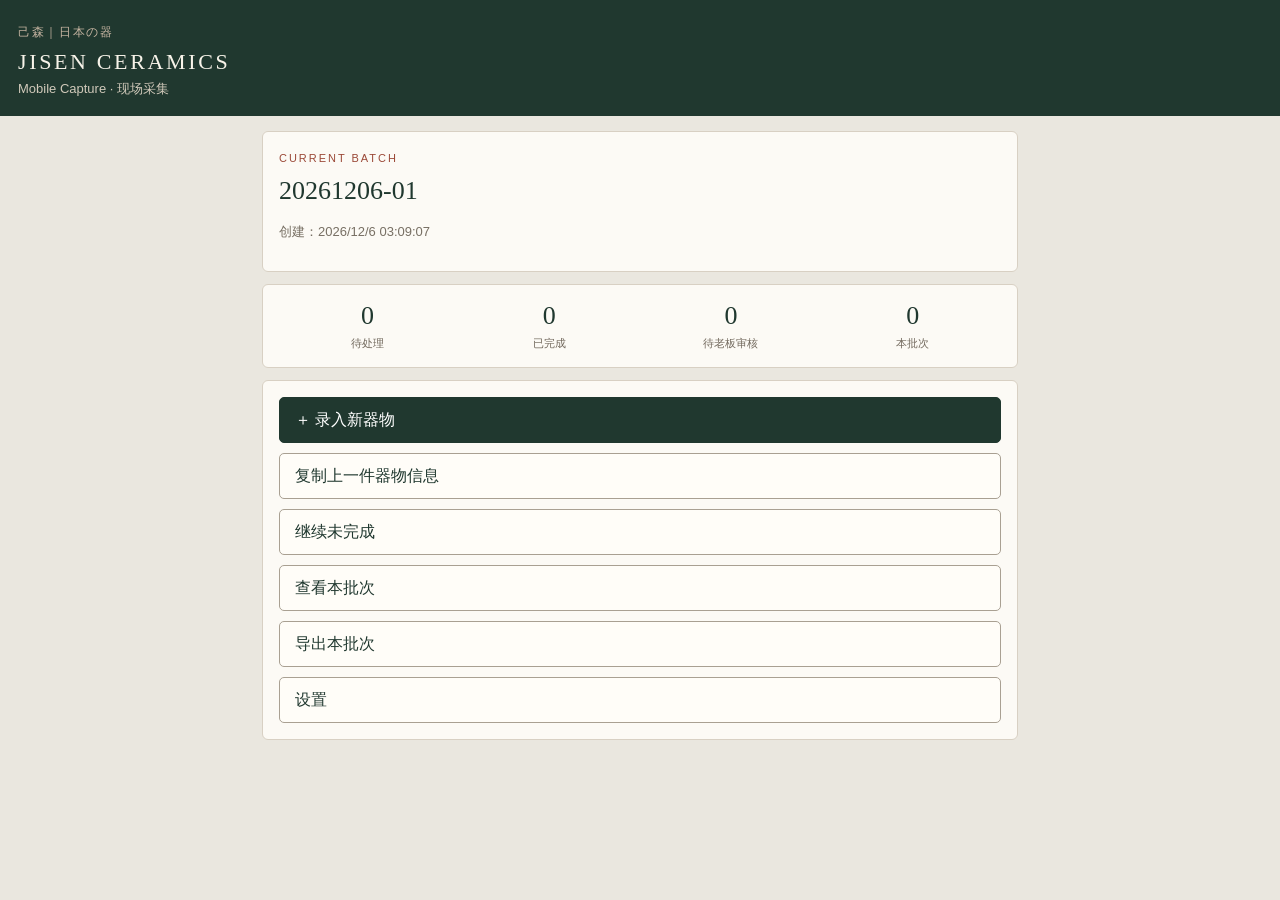
==== mobile.html @ 32c6afd4 "Publish unchanged JISEN CERAMICS V2 static app" ====
<!doctype html>
<html lang="zh-CN"><head><meta charset="utf-8"><meta name="viewport" content="width=device-width,initial-scale=1,viewport-fit=cover"><meta name="theme-color" content="#20382f"><link rel="manifest" href="manifest.webmanifest"><title>JISEN CERAMICS · Mobile Capture</title><link rel="stylesheet" href="mobile.css"><script src="pricing.js" defer></script><script src="capture-core.js" defer></script><script src="mobile-store.js" defer></script><script src="vendor/jszip.min.js" defer></script><script src="transfer.js" defer></script><script src="mobile.js" defer></script></head>
<body>
<header class="mobile-head"><div class="mini">己森｜日本の器</div><h1>JISEN CERAMICS</h1><p>Mobile Capture · 现场采集</p></header>
<main>
  <section id="homeView" class="view"><div class="home-intro"><span class="eyebrow">CURRENT BATCH</span><h2 id="homeBatch">加载中</h2><p id="homeBatchTime"></p></div><div class="stats"><div><strong id="statDraft">0</strong><span>待处理</span></div><div><strong id="statReady">0</strong><span>已完成</span></div><div><strong id="statReview">0</strong><span>待老板审核</span></div><div><strong id="statTotal">0</strong><span>本批次</span></div></div><div class="home-actions"><button id="newProduct" class="primary">＋ 录入新器物</button><button id="copyPrevious">复制上一件器物信息</button><button id="continueDraft">继续未完成</button><button id="openBatch">查看本批次</button><button id="exportBatch">导出本批次</button><button id="openMobileSettings">设置</button></div><p id="homeStatus" class="status" role="status"></p></section>
  <section id="captureView" class="view" hidden><div class="view-bar"><button data-go="home">← 返回</button><span id="captureBadge" class="badge">未完成</span></div><h2>单件采集</h2><p class="small" id="captureBatch"></p><label class="field priority">SKU<input id="mSku" type="text" autocomplete="off" placeholder="JC-0231 · 可暂时留空"></label><section class="card"><h3>照片</h3><div id="photoSlots"></div></section><section class="card"><h3>基础信息</h3><div id="basicFields"></div></section><details class="card"><summary>高级信息与定价因素</summary><div id="advancedFields"></div></details><section class="card price-card"><h3>规则建议价</h3><div id="priceSummary"></div><details><summary>为什么是这个价？</summary><div id="priceExplanation"></div></details><label class="field">暂定售价（PC 导入后仍可修改）<input id="mPrice" type="number" min="0" step="0.01" inputmode="decimal" placeholder="人工填写"></label><button id="useSuggested">采用建议价</button></section><section class="card"><label class="check"><input id="mOwnerReview" type="checkbox">提交老板审核</label><p id="reviewReasons" class="small"></p><label class="field">备注<textarea id="mNote" rows="3" placeholder="箱书、落款、异常等"></textarea></label><button id="mobileResearch">AI 辅助调查</button></section><div class="bottom-actions"><button id="saveCapture">保存</button><button id="saveNext" class="primary">保存并下一件</button></div><p id="captureStatusMessage" class="status" role="status"></p></section>
  <section id="batchView" class="view" hidden><div class="view-bar"><button data-go="home">← 返回</button></div><h2>本批次</h2><div id="batchMeta"></div><div class="row-actions"><button id="newBatch">新建批次</button><button id="endBatch">结束批次</button><button id="batchExport">导出本批次</button></div><div id="batchProducts"></div><p id="batchStatus" class="status" role="status"></p></section>
  <section id="mobileSettingsView" class="view" hidden><div class="view-bar"><button data-go="home">← 返回</button></div><h2>设置与备份</h2><div id="mobileSettingsContent"></div></section>
</main><dialog id="mobilePhotoDialog"><button id="closePhoto">关闭</button><img id="largePhoto" alt="商品照片大图"></dialog><dialog id="mobileResearchDialog"><button id="closeMobileResearch">关闭</button><h2>AI 辅助调查</h2><div id="mobileResearchContent"></div></dialog>
</body></html>
---- mobile.css ----
:root{--ink:#20382f;--paper:#f7f3e9;--line:#d8d0c3;--brown:#665747;--red:#9b4938}*{box-sizing:border-box}html{font-size:16px}body{margin:0;background:#eae7df;color:var(--ink);font-family:"Microsoft YaHei","PingFang SC",sans-serif}button,input,select,textarea{font:inherit}button,input,select,textarea{min-height:46px}button{border:1px solid #a9a092;background:#fffdf8;color:var(--ink);padding:10px 15px;border-radius:5px;cursor:pointer}button:disabled{opacity:.45}.primary{background:var(--ink);border-color:var(--ink);color:#fff}.mobile-head{background:var(--ink);color:var(--paper);padding:24px 18px 18px}.mobile-head .mini{font-size:12px;letter-spacing:.14em;color:#c6b5a2}.mobile-head h1{font:normal 22px Georgia,serif;letter-spacing:.12em;margin:8px 0 5px}.mobile-head p{margin:0;font-size:13px;color:#d0c9ba}main{max-width:780px;margin:auto;padding:15px 12px 110px}.view{min-width:0}.view[hidden]{display:none}.home-intro,.card,.stats,.home-actions,.batch-item,.settings-card{background:#fcfaf5;border:1px solid var(--line);border-radius:6px;padding:16px;margin-bottom:12px}.home-intro h2{font:normal 25px "Songti SC","SimSun",serif;margin:7px 0}.home-intro p,.small{color:#776f63;font-size:13px;line-height:1.55}.eyebrow{color:var(--red);letter-spacing:.18em;font-size:11px}.stats{display:grid;grid-template-columns:repeat(4,1fr);gap:5px;text-align:center}.stats strong,.stats span{display:block}.stats strong{font:26px Georgia,serif}.stats span{font-size:11px;color:#71685c;margin-top:5px}.home-actions{display:grid;gap:10px}.home-actions button{width:100%;text-align:left}.view-bar{display:flex;justify-content:space-between;align-items:center;margin-bottom:10px}.view h2{font:normal 26px "Songti SC","SimSun",serif;margin:10px 0 16px}.badge{font-size:12px;background:#eee4d8;border-radius:12px;padding:5px 10px}.field{display:flex;flex-direction:column;gap:7px;margin:10px 0;color:#594f44;font-size:14px}.field input,.field select,.field textarea,.settings-card input,.settings-card select{width:100%;border:1px solid #c6bdae;background:#fff;border-radius:4px;padding:10px;color:var(--ink)}.field textarea{resize:vertical}.priority{font-weight:bold;font-size:16px;background:#fcfaf5;border:1px solid var(--line);padding:14px;border-radius:6px}.card h3,.settings-card h3{font:normal 20px "Songti SC","SimSun",serif;margin:0 0 12px}.card summary{min-height:44px;display:flex;align-items:center;font-weight:bold;cursor:pointer}.check{display:flex;align-items:center;gap:9px;min-height:45px}.check input{width:20px;height:20px;flex:none}.factor-list{display:grid;grid-template-columns:1fr 1fr;gap:7px}.factor-list label{background:#f5f1e9;border:1px solid var(--line);padding:7px;border-radius:4px;display:flex;gap:5px;align-items:center;min-height:48px;font-size:13px}.factor-list input{width:18px;height:18px;flex:none}.price-card #priceSummary{font-size:18px;line-height:1.8}.price-card #priceSummary strong{color:var(--red);font-size:24px}.price-card #priceExplanation{font-size:13px;line-height:1.7;color:#665c4f}.bottom-actions{position:fixed;z-index:5;bottom:0;left:0;right:0;display:flex;gap:8px;padding:10px max(12px,env(safe-area-inset-right)) calc(10px + env(safe-area-inset-bottom)) max(12px,env(safe-area-inset-left));background:#fcfaf5;border-top:1px solid var(--line)}.bottom-actions button{flex:1}.status{color:#84503e;min-height:20px;font-size:13px}.row-actions{display:flex;gap:8px;flex-wrap:wrap;margin:12px 0}.batch-item{display:flex;justify-content:space-between;gap:10px;align-items:center}.batch-item strong,.batch-item small{display:block}.batch-item small{margin-top:3px;color:#766d62}.photo-slot{border:1px dashed #bcb09f;border-radius:4px;padding:11px;margin:8px 0;background:#faf7f0}.photo-slot h4{margin:0 0 8px}.photo-list{display:flex;gap:8px;flex-wrap:wrap}.photo-tile{width:100px;position:relative}.photo-tile img{width:100px;height:100px;object-fit:cover;display:block;border-radius:3px}.photo-tile button{font-size:12px;padding:4px 7px;min-height:34px;margin-top:4px}.photo-slot input{width:100%;max-width:100%;font-size:13px}.settings-card{overflow-wrap:anywhere}.settings-card .check{font-size:14px}dialog{border:1px solid #b6aa99;border-radius:6px;max-width:min(94vw,750px);max-height:90vh;overflow:auto;background:#fcfaf5;color:var(--ink);padding:18px}dialog::backdrop{background:#15251ccc}#mobilePhotoDialog img{display:block;max-width:85vw;max-height:75vh;object-fit:contain;margin-top:10px}#mobileResearchDialog textarea{width:100%;min-height:220px;border:1px solid var(--line);padding:10px}.muted{color:#7b7368}.hidden{display:none!important}@media(max-width:430px){.factor-list{grid-template-columns:1fr}.stats strong{font-size:21px}.stats span{font-size:10px}}
.photo-thumbs{display:flex;gap:9px;flex-wrap:wrap;margin:9px 0}.photo-thumb{width:94px}.photo-open{padding:0;min-height:0;border:0}.photo-open img{display:block;width:94px;height:94px;object-fit:cover}.photo-thumb .danger{width:100%;min-height:40px;padding:5px;color:#943e34}.photo-picker{display:block;position:relative;overflow:hidden;background:#fff;border:1px solid #a9a092;border-radius:5px;text-align:center;padding:12px;min-height:46px;cursor:pointer}.photo-picker input{position:absolute;inset:0;opacity:0;cursor:pointer;width:100%}#mobileResearchContent pre{white-space:pre-wrap;overflow-wrap:anywhere;font-size:12px}#mobileSettingsContent .card{overflow-wrap:anywhere}
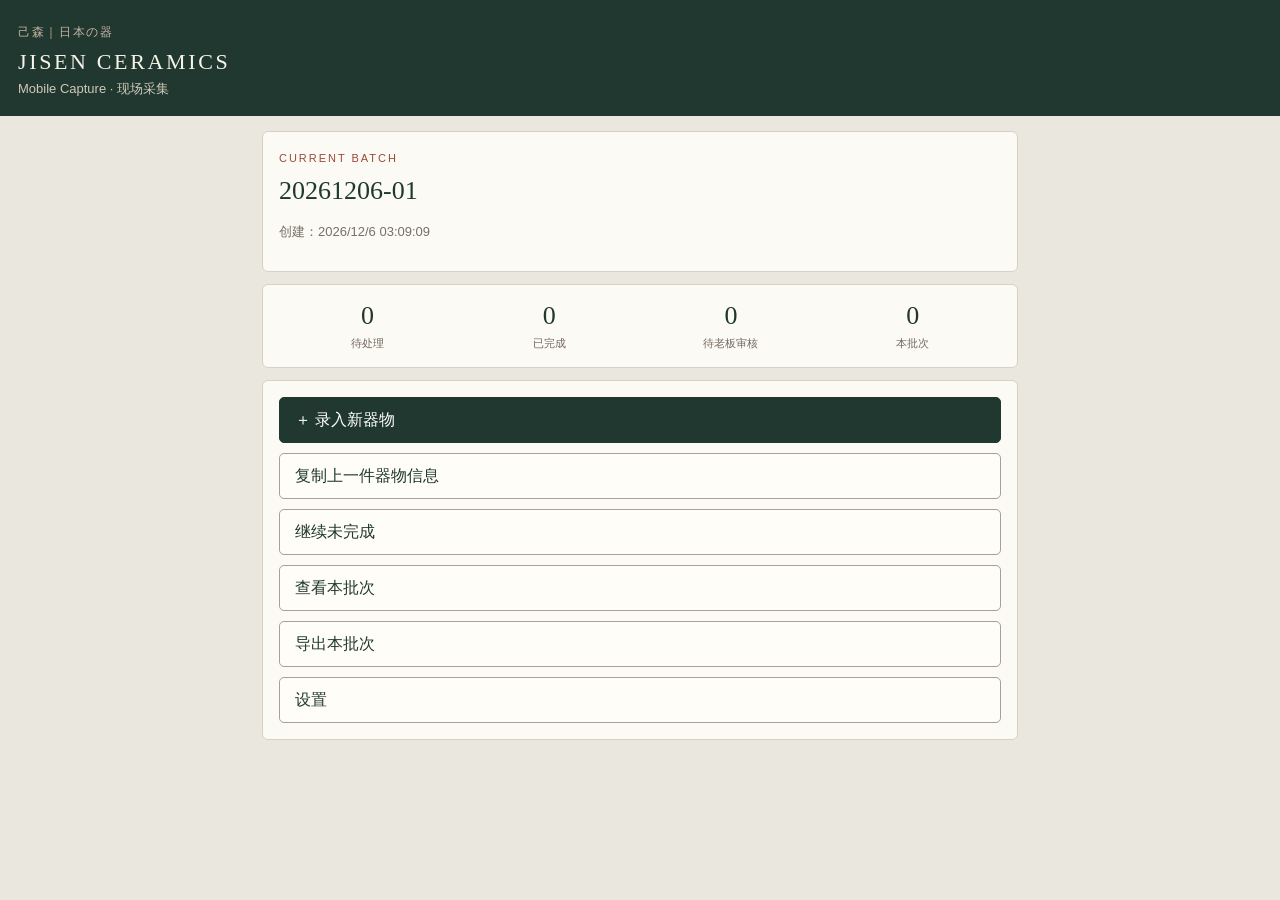
==== commit 2141da73: "Add V2.1 optional Worker vision assist with human confirmation" ====
--- a/mobile.html
+++ b/mobile.html
@@ -1,11 +1,12 @@
-<!doctype html>
-<html lang="zh-CN"><head><meta charset="utf-8"><meta name="viewport" content="width=device-width,initial-scale=1,viewport-fit=cover"><meta name="theme-color" content="#20382f"><link rel="manifest" href="manifest.webmanifest"><title>JISEN CERAMICS · Mobile Capture</title><link rel="stylesheet" href="mobile.css"><script src="pricing.js" defer></script><script src="capture-core.js" defer></script><script src="mobile-store.js" defer></script><script src="vendor/jszip.min.js" defer></script><script src="transfer.js" defer></script><script src="mobile.js" defer></script></head>
-<body>
-<header class="mobile-head"><div class="mini">己森｜日本の器</div><h1>JISEN CERAMICS</h1><p>Mobile Capture · 现场采集</p></header>
-<main>
-  <section id="homeView" class="view"><div class="home-intro"><span class="eyebrow">CURRENT BATCH</span><h2 id="homeBatch">加载中</h2><p id="homeBatchTime"></p></div><div class="stats"><div><strong id="statDraft">0</strong><span>待处理</span></div><div><strong id="statReady">0</strong><span>已完成</span></div><div><strong id="statReview">0</strong><span>待老板审核</span></div><div><strong id="statTotal">0</strong><span>本批次</span></div></div><div class="home-actions"><button id="newProduct" class="primary">＋ 录入新器物</button><button id="copyPrevious">复制上一件器物信息</button><button id="continueDraft">继续未完成</button><button id="openBatch">查看本批次</button><button id="exportBatch">导出本批次</button><button id="openMobileSettings">设置</button></div><p id="homeStatus" class="status" role="status"></p></section>
-  <section id="captureView" class="view" hidden><div class="view-bar"><button data-go="home">← 返回</button><span id="captureBadge" class="badge">未完成</span></div><h2>单件采集</h2><p class="small" id="captureBatch"></p><label class="field priority">SKU<input id="mSku" type="text" autocomplete="off" placeholder="JC-0231 · 可暂时留空"></label><section class="card"><h3>照片</h3><div id="photoSlots"></div></section><section class="card"><h3>基础信息</h3><div id="basicFields"></div></section><details class="card"><summary>高级信息与定价因素</summary><div id="advancedFields"></div></details><section class="card price-card"><h3>规则建议价</h3><div id="priceSummary"></div><details><summary>为什么是这个价？</summary><div id="priceExplanation"></div></details><label class="field">暂定售价（PC 导入后仍可修改）<input id="mPrice" type="number" min="0" step="0.01" inputmode="decimal" placeholder="人工填写"></label><button id="useSuggested">采用建议价</button></section><section class="card"><label class="check"><input id="mOwnerReview" type="checkbox">提交老板审核</label><p id="reviewReasons" class="small"></p><label class="field">备注<textarea id="mNote" rows="3" placeholder="箱书、落款、异常等"></textarea></label><button id="mobileResearch">AI 辅助调查</button></section><div class="bottom-actions"><button id="saveCapture">保存</button><button id="saveNext" class="primary">保存并下一件</button></div><p id="captureStatusMessage" class="status" role="status"></p></section>
-  <section id="batchView" class="view" hidden><div class="view-bar"><button data-go="home">← 返回</button></div><h2>本批次</h2><div id="batchMeta"></div><div class="row-actions"><button id="newBatch">新建批次</button><button id="endBatch">结束批次</button><button id="batchExport">导出本批次</button></div><div id="batchProducts"></div><p id="batchStatus" class="status" role="status"></p></section>
-  <section id="mobileSettingsView" class="view" hidden><div class="view-bar"><button data-go="home">← 返回</button></div><h2>设置与备份</h2><div id="mobileSettingsContent"></div></section>
-</main><dialog id="mobilePhotoDialog"><button id="closePhoto">关闭</button><img id="largePhoto" alt="商品照片大图"></dialog><dialog id="mobileResearchDialog"><button id="closeMobileResearch">关闭</button><h2>AI 辅助调查</h2><div id="mobileResearchContent"></div></dialog>
-</body></html>
+<!doctype html>
+<html lang="zh-CN"><head><meta charset="utf-8"><meta name="viewport" content="width=device-width,initial-scale=1,viewport-fit=cover"><meta name="theme-color" content="#20382f"><link rel="manifest" href="manifest.webmanifest"><title>JISEN CERAMICS · Mobile Capture</title><link rel="stylesheet" href="mobile.css"><script src="pricing.js" defer></script><script src="capture-core.js" defer></script><script src="mobile-store.js" defer></script><script src="vendor/jszip.min.js" defer></script><script src="transfer.js" defer></script><script src="ai-config.js" defer></script><script src="vision-core.js" defer></script><script src="mobile.js" defer></script><script src="mobile-vision.js" defer></script></head>
+<body>
+<header class="mobile-head"><div class="mini">己森｜日本の器</div><h1>JISEN CERAMICS</h1><p>Mobile Capture · 现场采集</p></header>
+<main>
+  <section id="homeView" class="view"><div class="home-intro"><span class="eyebrow">CURRENT BATCH</span><h2 id="homeBatch">加载中</h2><p id="homeBatchTime"></p></div><div class="stats"><div><strong id="statDraft">0</strong><span>待处理</span></div><div><strong id="statReady">0</strong><span>已完成</span></div><div><strong id="statReview">0</strong><span>待老板审核</span></div><div><strong id="statTotal">0</strong><span>本批次</span></div></div><div class="home-actions"><button id="newProduct" class="primary">＋ 录入新器物</button><button id="copyPrevious">复制上一件器物信息</button><button id="continueDraft">继续未完成</button><button id="openBatch">查看本批次</button><button id="exportBatch">导出本批次</button><button id="openMobileSettings">设置</button></div><p id="homeStatus" class="status" role="status"></p></section>
+  <section id="captureView" class="view" hidden><div class="view-bar"><button data-go="home">← 返回</button><span id="captureBadge" class="badge">未完成</span></div><h2>单件采集</h2><p class="small" id="captureBatch"></p><label class="field priority">SKU<input id="mSku" type="text" autocomplete="off" placeholder="JC-0231 · 可暂时留空"></label><section class="card"><h3>照片</h3><div id="photoSlots"></div><button id="mobileVision" disabled>AI辅助识别</button><p id="mobileVisionHint" class="small">请先拍摄或选择照片。</p></section><section class="card"><h3>基础信息</h3><div id="basicFields"></div></section><details class="card"><summary>高级信息与定价因素</summary><div id="advancedFields"></div></details><section class="card price-card"><h3>规则建议价</h3><div id="priceSummary"></div><details><summary>为什么是这个价？</summary><div id="priceExplanation"></div></details><label class="field">暂定售价（PC 导入后仍可修改）<input id="mPrice" type="number" min="0" step="0.01" inputmode="decimal" placeholder="人工填写"></label><button id="useSuggested">采用建议价</button></section><section class="card"><label class="check"><input id="mOwnerReview" type="checkbox">提交老板审核</label><p id="reviewReasons" class="small"></p><label class="field">备注<textarea id="mNote" rows="3" placeholder="箱书、落款、异常等"></textarea></label><button id="mobileResearch">AI 辅助调查</button></section><div class="bottom-actions"><button id="saveCapture">保存</button><button id="saveNext" class="primary">保存并下一件</button></div><p id="captureStatusMessage" class="status" role="status"></p></section>
+  <section id="batchView" class="view" hidden><div class="view-bar"><button data-go="home">← 返回</button></div><h2>本批次</h2><div id="batchMeta"></div><div class="row-actions"><button id="newBatch">新建批次</button><button id="endBatch">结束批次</button><button id="batchExport">导出本批次</button></div><div id="batchProducts"></div><p id="batchStatus" class="status" role="status"></p></section>
+  <section id="mobileSettingsView" class="view" hidden><div class="view-bar"><button data-go="home">← 返回</button></div><h2>设置与备份</h2><div id="mobileSettingsContent"></div></section>
+</main><dialog id="mobilePhotoDialog"><button id="closePhoto">关闭</button><img id="largePhoto" alt="商品照片大图"></dialog><dialog id="mobileResearchDialog"><button id="closeMobileResearch">关闭</button><h2>AI 辅助调查</h2><div id="mobileResearchContent"></div></dialog>
+<dialog id="mobileVisionDialog"><button id="closeVision">关闭</button><h2 id="visionTitle">AI辅助识别</h2><div id="visionContent"><p id="visionStatus" role="status"></p></div></dialog>
+</body></html>
--- a/mobile.css
+++ b/mobile.css
@@ -1,2 +1,5 @@
-:root{--ink:#20382f;--paper:#f7f3e9;--line:#d8d0c3;--brown:#665747;--red:#9b4938}*{box-sizing:border-box}html{font-size:16px}body{margin:0;background:#eae7df;color:var(--ink);font-family:"Microsoft YaHei","PingFang SC",sans-serif}button,input,select,textarea{font:inherit}button,input,select,textarea{min-height:46px}button{border:1px solid #a9a092;background:#fffdf8;color:var(--ink);padding:10px 15px;border-radius:5px;cursor:pointer}button:disabled{opacity:.45}.primary{background:var(--ink);border-color:var(--ink);color:#fff}.mobile-head{background:var(--ink);color:var(--paper);padding:24px 18px 18px}.mobile-head .mini{font-size:12px;letter-spacing:.14em;color:#c6b5a2}.mobile-head h1{font:normal 22px Georgia,serif;letter-spacing:.12em;margin:8px 0 5px}.mobile-head p{margin:0;font-size:13px;color:#d0c9ba}main{max-width:780px;margin:auto;padding:15px 12px 110px}.view{min-width:0}.view[hidden]{display:none}.home-intro,.card,.stats,.home-actions,.batch-item,.settings-card{background:#fcfaf5;border:1px solid var(--line);border-radius:6px;padding:16px;margin-bottom:12px}.home-intro h2{font:normal 25px "Songti SC","SimSun",serif;margin:7px 0}.home-intro p,.small{color:#776f63;font-size:13px;line-height:1.55}.eyebrow{color:var(--red);letter-spacing:.18em;font-size:11px}.stats{display:grid;grid-template-columns:repeat(4,1fr);gap:5px;text-align:center}.stats strong,.stats span{display:block}.stats strong{font:26px Georgia,serif}.stats span{font-size:11px;color:#71685c;margin-top:5px}.home-actions{display:grid;gap:10px}.home-actions button{width:100%;text-align:left}.view-bar{display:flex;justify-content:space-between;align-items:center;margin-bottom:10px}.view h2{font:normal 26px "Songti SC","SimSun",serif;margin:10px 0 16px}.badge{font-size:12px;background:#eee4d8;border-radius:12px;padding:5px 10px}.field{display:flex;flex-direction:column;gap:7px;margin:10px 0;color:#594f44;font-size:14px}.field input,.field select,.field textarea,.settings-card input,.settings-card select{width:100%;border:1px solid #c6bdae;background:#fff;border-radius:4px;padding:10px;color:var(--ink)}.field textarea{resize:vertical}.priority{font-weight:bold;font-size:16px;background:#fcfaf5;border:1px solid var(--line);padding:14px;border-radius:6px}.card h3,.settings-card h3{font:normal 20px "Songti SC","SimSun",serif;margin:0 0 12px}.card summary{min-height:44px;display:flex;align-items:center;font-weight:bold;cursor:pointer}.check{display:flex;align-items:center;gap:9px;min-height:45px}.check input{width:20px;height:20px;flex:none}.factor-list{display:grid;grid-template-columns:1fr 1fr;gap:7px}.factor-list label{background:#f5f1e9;border:1px solid var(--line);padding:7px;border-radius:4px;display:flex;gap:5px;align-items:center;min-height:48px;font-size:13px}.factor-list input{width:18px;height:18px;flex:none}.price-card #priceSummary{font-size:18px;line-height:1.8}.price-card #priceSummary strong{color:var(--red);font-size:24px}.price-card #priceExplanation{font-size:13px;line-height:1.7;color:#665c4f}.bottom-actions{position:fixed;z-index:5;bottom:0;left:0;right:0;display:flex;gap:8px;padding:10px max(12px,env(safe-area-inset-right)) calc(10px + env(safe-area-inset-bottom)) max(12px,env(safe-area-inset-left));background:#fcfaf5;border-top:1px solid var(--line)}.bottom-actions button{flex:1}.status{color:#84503e;min-height:20px;font-size:13px}.row-actions{display:flex;gap:8px;flex-wrap:wrap;margin:12px 0}.batch-item{display:flex;justify-content:space-between;gap:10px;align-items:center}.batch-item strong,.batch-item small{display:block}.batch-item small{margin-top:3px;color:#766d62}.photo-slot{border:1px dashed #bcb09f;border-radius:4px;padding:11px;margin:8px 0;background:#faf7f0}.photo-slot h4{margin:0 0 8px}.photo-list{display:flex;gap:8px;flex-wrap:wrap}.photo-tile{width:100px;position:relative}.photo-tile img{width:100px;height:100px;object-fit:cover;display:block;border-radius:3px}.photo-tile button{font-size:12px;padding:4px 7px;min-height:34px;margin-top:4px}.photo-slot input{width:100%;max-width:100%;font-size:13px}.settings-card{overflow-wrap:anywhere}.settings-card .check{font-size:14px}dialog{border:1px solid #b6aa99;border-radius:6px;max-width:min(94vw,750px);max-height:90vh;overflow:auto;background:#fcfaf5;color:var(--ink);padding:18px}dialog::backdrop{background:#15251ccc}#mobilePhotoDialog img{display:block;max-width:85vw;max-height:75vh;object-fit:contain;margin-top:10px}#mobileResearchDialog textarea{width:100%;min-height:220px;border:1px solid var(--line);padding:10px}.muted{color:#7b7368}.hidden{display:none!important}@media(max-width:430px){.factor-list{grid-template-columns:1fr}.stats strong{font-size:21px}.stats span{font-size:10px}}
+:root{--ink:#20382f;--paper:#f7f3e9;--line:#d8d0c3;--brown:#665747;--red:#9b4938}*{box-sizing:border-box}html{font-size:16px}body{margin:0;background:#eae7df;color:var(--ink);font-family:"Microsoft YaHei","PingFang SC",sans-serif}button,input,select,textarea{font:inherit}button,input,select,textarea{min-height:46px}button{border:1px solid #a9a092;background:#fffdf8;color:var(--ink);padding:10px 15px;border-radius:5px;cursor:pointer}button:disabled{opacity:.45}.primary{background:var(--ink);border-color:var(--ink);color:#fff}.mobile-head{background:var(--ink);color:var(--paper);padding:24px 18px 18px}.mobile-head .mini{font-size:12px;letter-spacing:.14em;color:#c6b5a2}.mobile-head h1{font:normal 22px Georgia,serif;letter-spacing:.12em;margin:8px 0 5px}.mobile-head p{margin:0;font-size:13px;color:#d0c9ba}main{max-width:780px;margin:auto;padding:15px 12px 110px}.view{min-width:0}.view[hidden]{display:none}.home-intro,.card,.stats,.home-actions,.batch-item,.settings-card{background:#fcfaf5;border:1px solid var(--line);border-radius:6px;padding:16px;margin-bottom:12px}.home-intro h2{font:normal 25px "Songti SC","SimSun",serif;margin:7px 0}.home-intro p,.small{color:#776f63;font-size:13px;line-height:1.55}.eyebrow{color:var(--red);letter-spacing:.18em;font-size:11px}.stats{display:grid;grid-template-columns:repeat(4,1fr);gap:5px;text-align:center}.stats strong,.stats span{display:block}.stats strong{font:26px Georgia,serif}.stats span{font-size:11px;color:#71685c;margin-top:5px}.home-actions{display:grid;gap:10px}.home-actions button{width:100%;text-align:left}.view-bar{display:flex;justify-content:space-between;align-items:center;margin-bottom:10px}.view h2{font:normal 26px "Songti SC","SimSun",serif;margin:10px 0 16px}.badge{font-size:12px;background:#eee4d8;border-radius:12px;padding:5px 10px}.field{display:flex;flex-direction:column;gap:7px;margin:10px 0;color:#594f44;font-size:14px}.field input,.field select,.field textarea,.settings-card input,.settings-card select{width:100%;border:1px solid #c6bdae;background:#fff;border-radius:4px;padding:10px;color:var(--ink)}.field textarea{resize:vertical}.priority{font-weight:bold;font-size:16px;background:#fcfaf5;border:1px solid var(--line);padding:14px;border-radius:6px}.card h3,.settings-card h3{font:normal 20px "Songti SC","SimSun",serif;margin:0 0 12px}.card summary{min-height:44px;display:flex;align-items:center;font-weight:bold;cursor:pointer}.check{display:flex;align-items:center;gap:9px;min-height:45px}.check input{width:20px;height:20px;flex:none}.factor-list{display:grid;grid-template-columns:1fr 1fr;gap:7px}.factor-list label{background:#f5f1e9;border:1px solid var(--line);padding:7px;border-radius:4px;display:flex;gap:5px;align-items:center;min-height:48px;font-size:13px}.factor-list input{width:18px;height:18px;flex:none}.price-card #priceSummary{font-size:18px;line-height:1.8}.price-card #priceSummary strong{color:var(--red);font-size:24px}.price-card #priceExplanation{font-size:13px;line-height:1.7;color:#665c4f}.bottom-actions{position:fixed;z-index:5;bottom:0;left:0;right:0;display:flex;gap:8px;padding:10px max(12px,env(safe-area-inset-right)) calc(10px + env(safe-area-inset-bottom)) max(12px,env(safe-area-inset-left));background:#fcfaf5;border-top:1px solid var(--line)}.bottom-actions button{flex:1}.status{color:#84503e;min-height:20px;font-size:13px}.row-actions{display:flex;gap:8px;flex-wrap:wrap;margin:12px 0}.batch-item{display:flex;justify-content:space-between;gap:10px;align-items:center}.batch-item strong,.batch-item small{display:block}.batch-item small{margin-top:3px;color:#766d62}.photo-slot{border:1px dashed #bcb09f;border-radius:4px;padding:11px;margin:8px 0;background:#faf7f0}.photo-slot h4{margin:0 0 8px}.photo-list{display:flex;gap:8px;flex-wrap:wrap}.photo-tile{width:100px;position:relative}.photo-tile img{width:100px;height:100px;object-fit:cover;display:block;border-radius:3px}.photo-tile button{font-size:12px;padding:4px 7px;min-height:34px;margin-top:4px}.photo-slot input{width:100%;max-width:100%;font-size:13px}.settings-card{overflow-wrap:anywhere}.settings-card .check{font-size:14px}dialog{border:1px solid #b6aa99;border-radius:6px;max-width:min(94vw,750px);max-height:90vh;overflow:auto;background:#fcfaf5;color:var(--ink);padding:18px}dialog::backdrop{background:#15251ccc}#mobilePhotoDialog img{display:block;max-width:85vw;max-height:75vh;object-fit:contain;margin-top:10px}#mobileResearchDialog textarea{width:100%;min-height:220px;border:1px solid var(--line);padding:10px}.muted{color:#7b7368}.hidden{display:none!important}@media(max-width:430px){.factor-list{grid-template-columns:1fr}.stats strong{font-size:21px}.stats span{font-size:10px}}
 .photo-thumbs{display:flex;gap:9px;flex-wrap:wrap;margin:9px 0}.photo-thumb{width:94px}.photo-open{padding:0;min-height:0;border:0}.photo-open img{display:block;width:94px;height:94px;object-fit:cover}.photo-thumb .danger{width:100%;min-height:40px;padding:5px;color:#943e34}.photo-picker{display:block;position:relative;overflow:hidden;background:#fff;border:1px solid #a9a092;border-radius:5px;text-align:center;padding:12px;min-height:46px;cursor:pointer}.photo-picker input{position:absolute;inset:0;opacity:0;cursor:pointer;width:100%}#mobileResearchContent pre{white-space:pre-wrap;overflow-wrap:anywhere;font-size:12px}#mobileSettingsContent .card{overflow-wrap:anywhere}
+
+/* V2.1: isolated AI confirmation dialog. */
+#mobileVisionDialog{width:min(94vw,740px);max-height:90dvh;overflow:auto;border:1px solid #bdb7aa;border-radius:12px;padding:20px;background:#faf8f1;color:#20382f}#mobileVisionDialog::backdrop{background:#0008}.vision-photo-list{display:grid;grid-template-columns:repeat(auto-fit,minmax(110px,1fr));gap:10px;margin:16px 0}.vision-photo{display:grid;gap:5px}.vision-photo img{width:100%;height:110px;object-fit:cover;border-radius:5px}.vision-field{border-top:1px solid #ddd5c5;padding:14px 0}.vision-field input{width:100%;margin:8px 0;padding:10px}.vision-field p{font-size:14px}.notice{padding:10px;background:#f0e6c9}.vision-field [data-adoption]{font-size:13px}.vision-field .row-actions{flex-wrap:wrap}#visionResults pre{white-space:pre-wrap;overflow-wrap:anywhere;font-size:13px}#visionResults details{margin:14px 0}#visionSearchAttribution iframe{width:100%;border:0;min-height:100px}
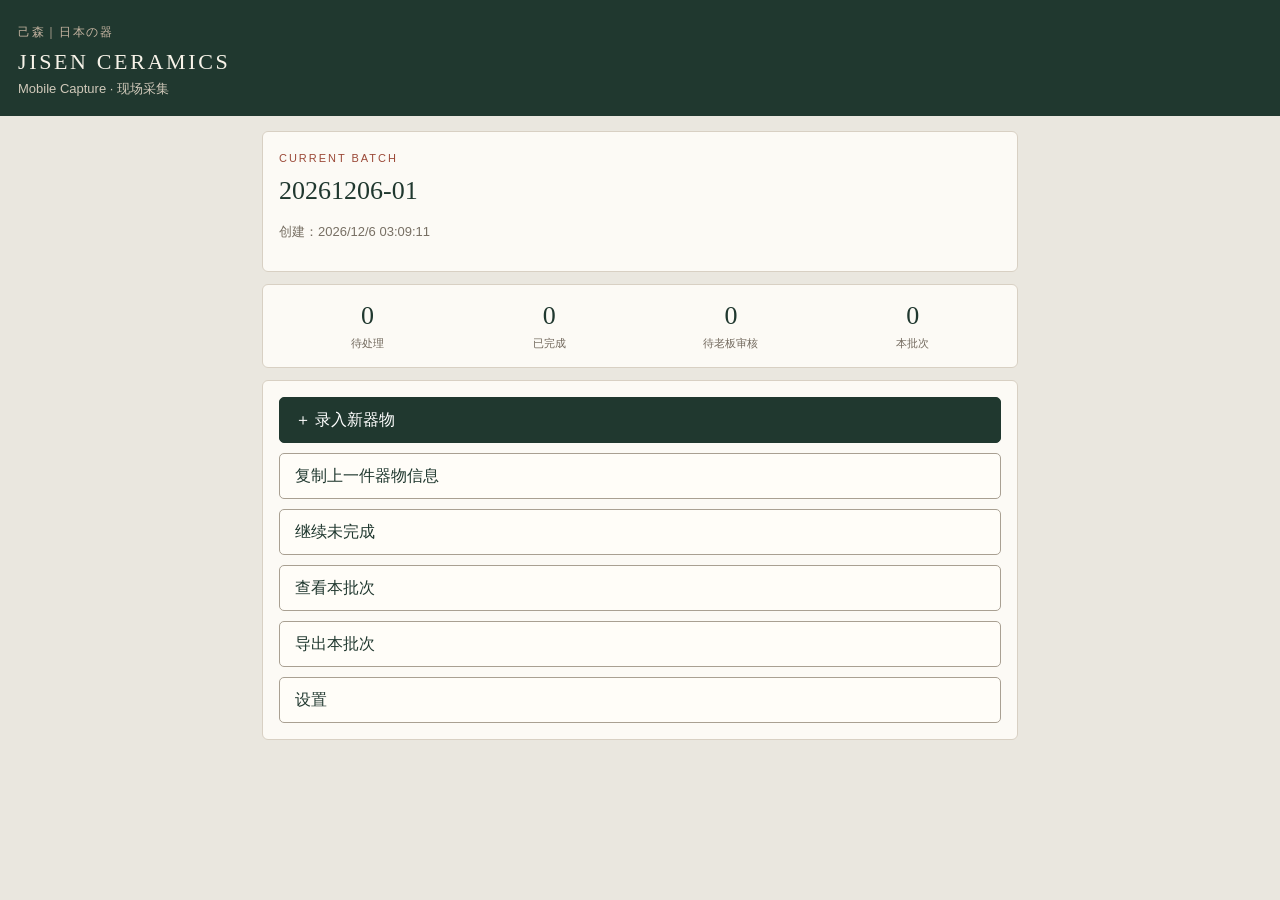
==== commit afccd2a4: "Freeze mobile AI after minimal Vision test failure" ====
--- a/mobile.html
+++ b/mobile.html
@@ -4,7 +4,7 @@
 <header class="mobile-head"><div class="mini">己森｜日本の器</div><h1>JISEN CERAMICS</h1><p>Mobile Capture · 现场采集</p></header>
 <main>
   <section id="homeView" class="view"><div class="home-intro"><span class="eyebrow">CURRENT BATCH</span><h2 id="homeBatch">加载中</h2><p id="homeBatchTime"></p></div><div class="stats"><div><strong id="statDraft">0</strong><span>待处理</span></div><div><strong id="statReady">0</strong><span>已完成</span></div><div><strong id="statReview">0</strong><span>待老板审核</span></div><div><strong id="statTotal">0</strong><span>本批次</span></div></div><div class="home-actions"><button id="newProduct" class="primary">＋ 录入新器物</button><button id="copyPrevious">复制上一件器物信息</button><button id="continueDraft">继续未完成</button><button id="openBatch">查看本批次</button><button id="exportBatch">导出本批次</button><button id="openMobileSettings">设置</button></div><p id="homeStatus" class="status" role="status"></p></section>
-  <section id="captureView" class="view" hidden><div class="view-bar"><button data-go="home">← 返回</button><span id="captureBadge" class="badge">未完成</span></div><h2>单件采集</h2><p class="small" id="captureBatch"></p><label class="field priority">SKU<input id="mSku" type="text" autocomplete="off" placeholder="JC-0231 · 可暂时留空"></label><section class="card"><h3>照片</h3><div id="photoSlots"></div><button id="mobileVision" disabled>AI辅助识别</button><p id="mobileVisionHint" class="small">请先拍摄或选择照片。</p></section><section class="card"><h3>基础信息</h3><div id="basicFields"></div></section><details class="card"><summary>高级信息与定价因素</summary><div id="advancedFields"></div></details><section class="card price-card"><h3>规则建议价</h3><div id="priceSummary"></div><details><summary>为什么是这个价？</summary><div id="priceExplanation"></div></details><label class="field">暂定售价（PC 导入后仍可修改）<input id="mPrice" type="number" min="0" step="0.01" inputmode="decimal" placeholder="人工填写"></label><button id="useSuggested">采用建议价</button></section><section class="card"><label class="check"><input id="mOwnerReview" type="checkbox">提交老板审核</label><p id="reviewReasons" class="small"></p><label class="field">备注<textarea id="mNote" rows="3" placeholder="箱书、落款、异常等"></textarea></label><button id="mobileResearch">AI 辅助调查</button></section><div class="bottom-actions"><button id="saveCapture">保存</button><button id="saveNext" class="primary">保存并下一件</button></div><p id="captureStatusMessage" class="status" role="status"></p></section>
+  <section id="captureView" class="view" hidden><div class="view-bar"><button data-go="home">← 返回</button><span id="captureBadge" class="badge">未完成</span></div><h2>单件采集</h2><p class="small" id="captureBatch"></p><label class="field priority">SKU<input id="mSku" type="text" autocomplete="off" placeholder="JC-0231 · 可暂时留空"></label><section class="card"><h3>照片</h3><div id="photoSlots"></div><button id="mobileVision" hidden disabled>AI辅助识别</button><p id="mobileVisionHint" class="small">请先拍摄或选择照片。</p></section><section class="card"><h3>基础信息</h3><div id="basicFields"></div></section><details class="card"><summary>高级信息与定价因素</summary><div id="advancedFields"></div></details><section class="card price-card"><h3>规则建议价</h3><div id="priceSummary"></div><details><summary>为什么是这个价？</summary><div id="priceExplanation"></div></details><label class="field">暂定售价（PC 导入后仍可修改）<input id="mPrice" type="number" min="0" step="0.01" inputmode="decimal" placeholder="人工填写"></label><button id="useSuggested">采用建议价</button></section><section class="card"><label class="check"><input id="mOwnerReview" type="checkbox">提交老板审核</label><p id="reviewReasons" class="small"></p><label class="field">备注<textarea id="mNote" rows="3" placeholder="箱书、落款、异常等"></textarea></label><button id="mobileResearch" hidden>AI 辅助调查</button></section><div class="bottom-actions"><button id="saveCapture">保存</button><button id="saveNext" class="primary">保存并下一件</button></div><p id="captureStatusMessage" class="status" role="status"></p></section>
   <section id="batchView" class="view" hidden><div class="view-bar"><button data-go="home">← 返回</button></div><h2>本批次</h2><div id="batchMeta"></div><div class="row-actions"><button id="newBatch">新建批次</button><button id="endBatch">结束批次</button><button id="batchExport">导出本批次</button></div><div id="batchProducts"></div><p id="batchStatus" class="status" role="status"></p></section>
   <section id="mobileSettingsView" class="view" hidden><div class="view-bar"><button data-go="home">← 返回</button></div><h2>设置与备份</h2><div id="mobileSettingsContent"></div></section>
 </main><dialog id="mobilePhotoDialog"><button id="closePhoto">关闭</button><img id="largePhoto" alt="商品照片大图"></dialog><dialog id="mobileResearchDialog"><button id="closeMobileResearch">关闭</button><h2>AI 辅助调查</h2><div id="mobileResearchContent"></div></dialog>
